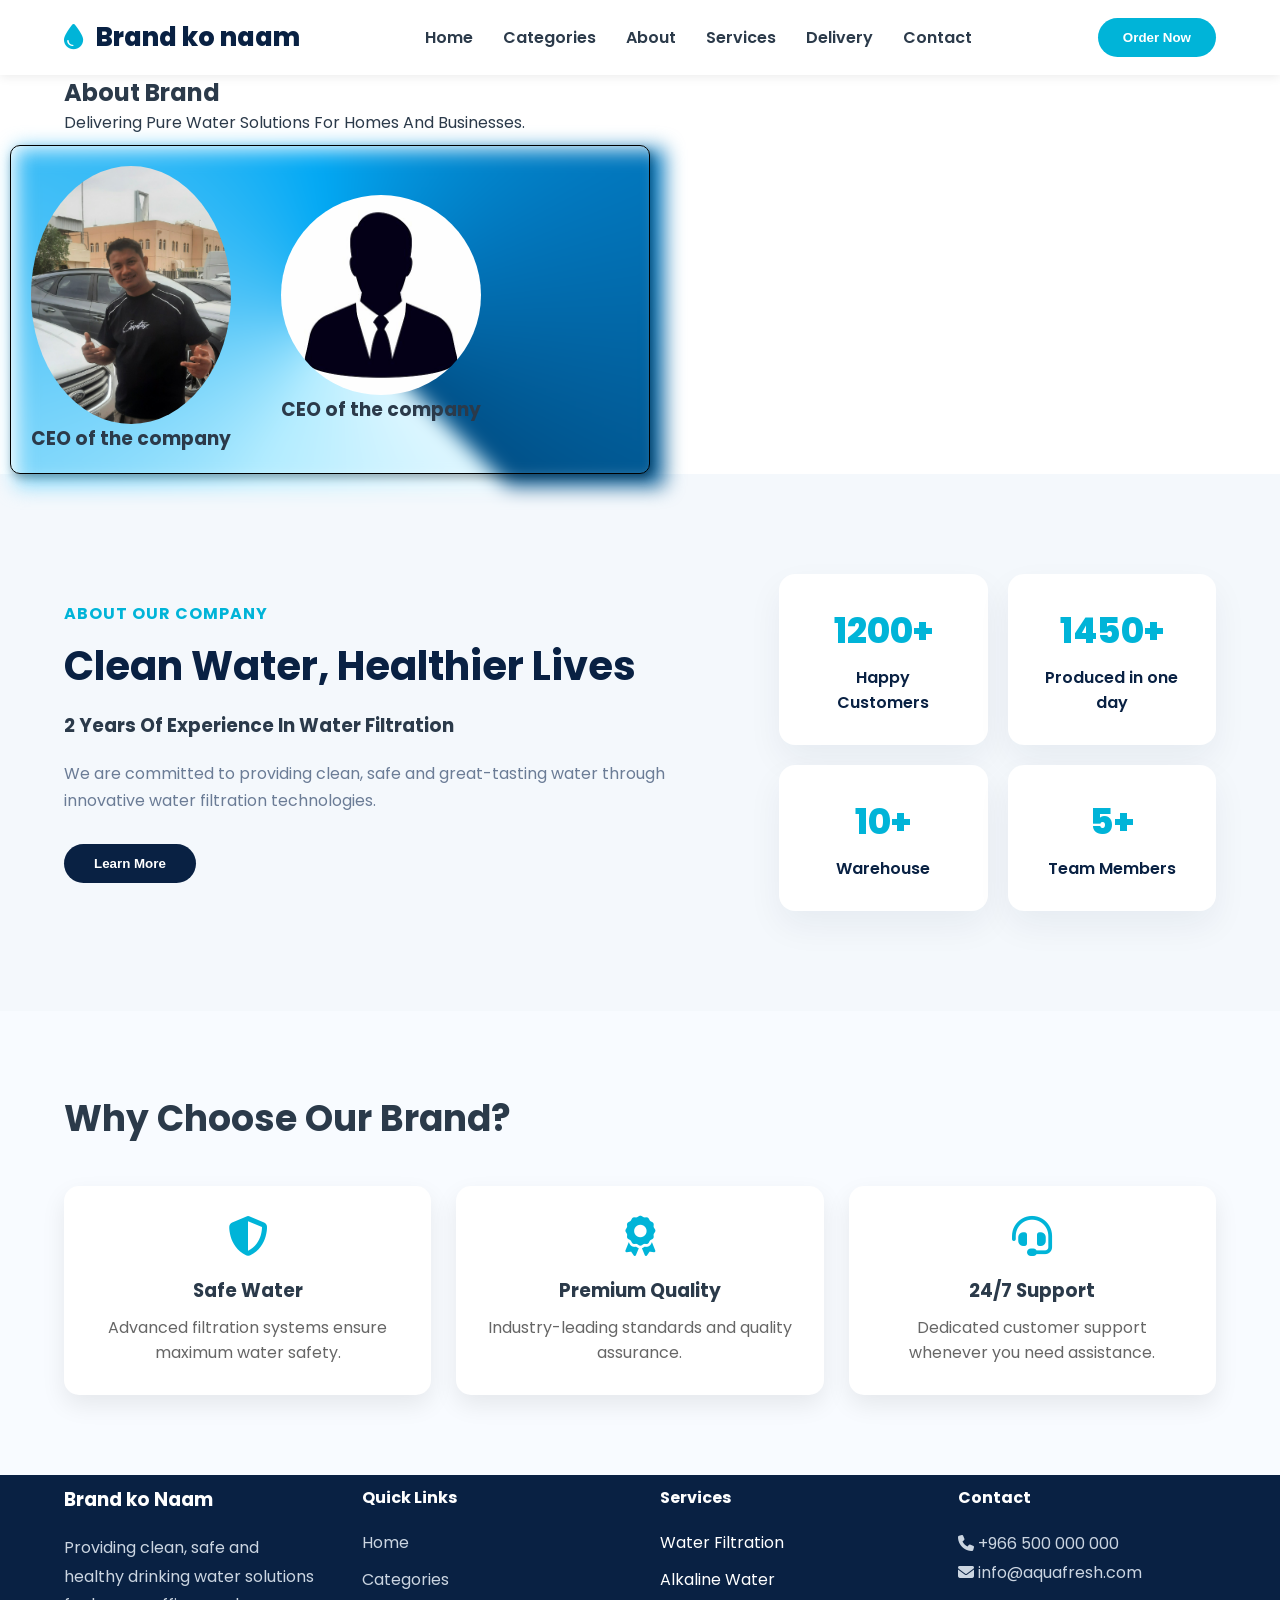
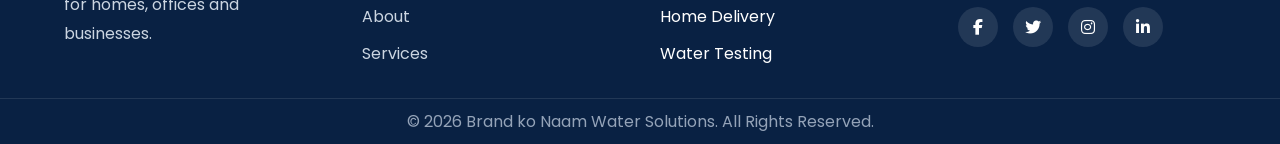
==== watersupply/html/about.html @ fce623cb "Add files via upload" ====
<!DOCTYPE html>
<html lang="en">

<head>

    <meta charset="UTF-8">

    <meta name="viewport"
          content="width=device-width, initial-scale=1.0">

    <title>
        About Us | AquaFresh
    </title>

    <link href="https://fonts.googleapis.com/css2?family=Poppins:wght@300;400;500;600;700;800&display=swap"
          rel="stylesheet">

    <link rel="stylesheet"
          href="https://cdnjs.cloudflare.com/ajax/libs/font-awesome/6.4.0/css/all.min.css">

    <link rel="stylesheet"
          href="../css/main.css">

    <link rel="stylesheet"
          href="../css/about.css">

    <link rel="stylesheet"
          href="../css/responsive.css">

</head>

<body>

    <!-- HEADER -->

    <div id="header"></div>

    <!-- PAGE BANNER -->

    <section class="page-banner">

        <div class="container">

            <h1>
                About Brand
            </h1>

            <p>
                Delivering Pure Water Solutions
                For Homes And Businesses.
            </p>

        </div>

    </section>
    <div class="boss pic">
         <section>
         <div class="owner">
                    <img src="../images/dbdaju.png" alt="">
                    <h3>CEO of the company</h3>
                </div>

    </section>
     <section>
         <div class="owner">
                    <img src="../images/logo.jpg" alt="">
                    <h3>CEO of the company</h3>
                </div>

    </section>

    </div>
   

    <!-- ABOUT SECTION -->

    <section class="about-section">

        <div class="container about-wrapper">

            <div class="about-left">

                <span class="about-tag">

                    About Our Company
                

                </span>
               
                <h2>

                    Clean Water,
                    Healthier Lives

                </h2>

                <h3 class="experience-headline">

                    2 Years Of Experience
                    In Water Filtration

                </h3>

                <p>

                    We are committed to providing
                    clean, safe and great-tasting
                    water through innovative water
                    filtration technologies.

                </p>

                <button class="btn-more-about">

                    Learn More

                </button>

            </div>

            <div class="about-right grid-metrics">

                <div class="metric-box">

                    <div class="metric-num"
                         data-target="1200">

                        1200+

                    </div>

                    <div class="metric-label">

                        Happy Customers

                    </div>

                </div>

                <div class="metric-box">

                    <div class="metric-num"
                         data-target="1450">

                        1450+

                    </div>

                    <div class="metric-label">

                        Produced in one day

                    </div>

                </div>

                <div class="metric-box">

                    <div class="metric-num"
                         data-target="1800">

                        10+

                    </div>

                    <div class="metric-label">

                        Warehouse

                    </div>

                </div>

                <div class="metric-box">

                    <div class="metric-num"
                         data-target="50">

                        5+

                    </div>

                    <div class="metric-label">

                        Team Members

                    </div>

                </div>

            </div>

        </div>

    </section>

    <!-- COMPANY VALUES -->

    <section class="values-section">

        <div class="container">

            <h2 class="section-main-title">

                Why Choose Our Brand?

            </h2>

            <div class="values-grid">

                <div class="value-card">

                    <i class="fas fa-shield-alt"></i>

                    <h3>
                        Safe Water
                    </h3>

                    <p>
                        Advanced filtration systems
                        ensure maximum water safety.
                    </p>

                </div>

                <div class="value-card">

                    <i class="fas fa-award"></i>

                    <h3>
                        Premium Quality
                    </h3>

                    <p>
                        Industry-leading standards
                        and quality assurance.
                    </p>

                </div>

                <div class="value-card">

                    <i class="fas fa-headset"></i>

                    <h3>
                        24/7 Support
                    </h3>

                    <p>
                        Dedicated customer support
                        whenever you need assistance.
                    </p>

                </div>

            </div>

        </div>

    </section>

    <!-- FOOTER -->

    <div id="footer"></div>

    <!-- COUNTER SCRIPT -->

    <script src="../js/counterAnimation.js"></script>

    <!-- LOAD HEADER -->

    <script>

        fetch("header.html")

        .then(response => response.text())

        .then(data => {

            document.getElementById(
                "header"
            ).innerHTML = data;

        });

    </script>

    <!-- LOAD FOOTER -->

    <script>

        fetch("footer.html")

        .then(response => response.text())

        .then(data => {

            document.getElementById(
                "footer"
            ).innerHTML = data;

        });

    </script>

</body>

</html>
---- watersupply/css/main.css ----
:root{
--navy-blue:#092143;
--sky-blue:#e3f2fd;
--cyan-accent:#00b4d8;
--text-dark:#2b3a4a;
--text-muted:#6b7c96;
--bg-light:#f4f8fc;
--white:#ffffff;
--card-shadow:0 15px 35px rgba(9,33,67,.06);
--border-radius-main:16px;
}

*{
margin:0;
padding:0;
box-sizing:border-box;
}

html{
scroll-behavior:smooth;
}

body{
font-family:'Poppins',sans-serif;
color:var(--text-dark);
overflow-x:hidden;
background:#fff;
}

.container{
width:100%;
max-width:1200px;
margin:auto;
padding:0 24px;
}

.text-center{
text-align:center;
}
.hero-lead{
   
    text-align: left;
}

.text-cyan{
color:var(--cyan-accent);
}

.section-main-title{
font-size:2.25rem;
font-weight:700;
margin-bottom:8px;
}

.section-subtitle{
color:var(--text-muted);
max-width:650px;
margin:auto auto 48px;
}
/* =========================
   HEADER
========================= */

.main-header{
    position:sticky;
    top:0;
    z-index:1000;
    background:white;
    box-shadow:0 2px 10px rgba(0,0,0,.08);
}

.header-container{
    display:flex;
    justify-content:space-between;
    align-items:center;
    padding:18px 24px;
}

.logo{
    font-size:1.6rem;
    font-weight:800;
    color:var(--navy-blue);
}

.logo i{
    color:var(--cyan-accent);
    margin-right:8px;
}

.navbar{
    display:flex;
    gap:30px;
}

.navbar a{
    text-decoration:none;
    color:var(--text-dark);
    font-weight:600;
    transition:.3s;
}

.navbar a:hover{
    color:var(--cyan-accent);
}

.header-btn{
    border:none;
    background:var(--cyan-accent);
    color:white;
    padding:12px 25px;
    border-radius:30px;
    cursor:pointer;
    font-weight:600;
}

/* =========================
   FOOTER
========================= */

.footer{
    background:var(--navy-blue);
    color:white;
    padding-top:10px;
}

.footer-grid{
    display:grid;
    grid-template-columns:repeat(4,1fr);
    gap:40px;
}

.footer-column h3,
.footer-column h4{
    margin-bottom:20px;
}

.footer-column p{
    color:#cbd5e1;
    line-height:1.8;
}

.footer-column ul{
    list-style:none;
}

.footer-column ul li{
    margin-bottom:12px;
}

.footer-column a{
    color:#cbd5e1;
    text-decoration:none;
}

.footer-column a:hover{
    color:white;
}

.social-icons{
    display:flex;
    gap:15px;
    margin-top:20px;
}

.social-icons a{
    width:40px;
    height:40px;
    background:rgba(255,255,255,.1);
    border-radius:50%;
    display:flex;
    justify-content:center;
    align-items:center;
    color:white;
}

.footer-bottom{
    margin-top:20px;
    text-align:center;
    border-top:1px solid rgba(255,255,255,.1);
    padding:10px;
    color:#94a3b8;
}
.hero-product-display{
    border:3px solid red;
}

.main-bottle-img{
    width:400px;
    height:auto;
}
---- watersupply/css/about.css ----
.about-section{
    padding:100px 0;
    background:var(--bg-light);
}

.about-wrapper{
    display:grid;
    grid-template-columns:1.2fr .8fr;
    gap:60px;
    align-items:center;
}

.about-tag{
    color:var(--cyan-accent);
    font-weight:700;
    text-transform:uppercase;
    letter-spacing:1px;
}

.about-left h2{
    font-size:2.5rem;
    color:var(--navy-blue);
    margin-top:10px;
}

.experience-headline{
    margin:15px 0 20px;
    color:var(--text-dark);
}

.about-left p{
    color:var(--text-muted);
    margin-bottom:30px;
    line-height:1.7;
}

.btn-more-about{
    border:none;
    background:var(--navy-blue);
    color:white;
    padding:12px 30px;
    border-radius:30px;
    cursor:pointer;
    font-weight:600;
}

.grid-metrics{
    display:grid;
    grid-template-columns:1fr 1fr;
    gap:20px;
}

.metric-box{
    background:white;
    padding:30px;
    text-align:center;
    border-radius:16px;
    box-shadow:0 15px 35px rgba(9,33,67,.06);
}

.metric-num{
    font-size:2.2rem;
    color:var(--cyan-accent);
    font-weight:800;
}

.metric-label{
    color:var(--navy-blue);
    font-weight:600;
    margin-top:8px;
}

.feature-badges-row{
    display:grid;
    grid-template-columns:1fr 1fr;
    gap:20px;
    margin-bottom:30px;
}

.badge-item{
    display:flex;
    gap:15px;
}
.values-section{
    padding:80px 20px;
    background:#f8fbff;
}

.values-grid{
    display:grid;
    grid-template-columns:
    repeat(auto-fit,minmax(250px,1fr));
    gap:25px;
    margin-top:40px;
}

.value-card{
    background:#fff;
    padding:30px;
    border-radius:15px;
    text-align:center;
    box-shadow:0 10px 25px rgba(0,0,0,.08);
}

.value-card i{
    font-size:40px;
    color:#00b4d8;
    margin-bottom:20px;
}

.value-card h3{
    margin-bottom:10px;
}

.value-card p{
    color:#666;
}
.boss {
    border: 1px solid black;
    padding: 20px;
    width: 50%;
    border-radius: 10px 10px;
    margin-left: 10px;
    margin-top: 10px;
    box-shadow: 2px 4px 8px rgba(0, 0, 0, 0.3);
    display: flex;
    gap: 50px;          /* space between images */
    justify-content: left;  /* center horizontally */
    align-items: center;
    flex-wrap: wrap;    /* allows wrapping on small screens */
  position: relative;
  transform: translate(0);
  transform-style: preserve-3d;
  
    
}
.pic:before {
  content:"";
  position: absolute;
  inset: -5px;
  transform: translate3d(10px,8px,-1px);
  background: conic-gradient(from 135deg,
        #e0f7ff,
        #b3ecff,
        #4fc3f7,
        #03a9f4,
        #0277bd,
        #014f86);
  filter: blur(10px);
}
.owner img {
    width: 200px;       /* adjust size as needed */
    height: auto;
    display: block;
}
img {
    width: 200px;
    height: 280px;   /* make height bigger than width for oval */
    object-fit: cover;
    border-radius: 50%;
}

.badge-icon{
    width:50px;
    height:50px;
    min-width:50px;
    border-radius:50%;
    background:white;
    color:var(--cyan-accent);
    display:flex;
    justify-content:center;
    align-items:center;
    box-shadow:0 4px 10px rgba(0,0,0,.05);
    font-size:1.4rem;
}
---- watersupply/css/responsive.css ----
@media(max-width:1024px){

.hero-product-display{
display:none;
}

.categories-grid{
grid-template-columns:repeat(2,1fr);
}

.products-showcase-grid{
grid-template-columns:repeat(2,1fr);
}

.about-wrapper{
grid-template-columns:1fr;
}

.delivery-grid-layout{
grid-template-columns:1fr;
}

.composition-container{
grid-template-columns:1fr;
}

.text-left,
.text-right{
text-align:center;
}

.justify-start,
.justify-end{
justify-content:center;
}

}

@media(max-width:768px){

.hero-title{
font-size:2.5rem;
}

.cta-flex-layout{
flex-direction:column;
gap:20px;
text-align:center;
}

.form-action-buttons-flex{
flex-direction:column;
}

}

@media(max-width:640px){

.categories-grid{
grid-template-columns:1fr;
}

.products-showcase-grid{
grid-template-columns:1fr;
}

.grid-metrics{
grid-template-columns:1fr;
}

.feature-badges-row{
grid-template-columns:1fr;
}

.hero-title{
font-size:2rem;
}

.flex-bar{
flex-direction:column;
border-radius:12px;
}

.flex-bar input{
width:100%;
}

.btn-action-verify{
padding:15px;
width:100%;
}

.checker-card-block{
padding:25px;
}

.scheduler-interactive-card{
padding:25px;
}

.section-main-title{
font-size:1.8rem;
}

}

@media(max-width:768px){

    .header-container{
        flex-direction:column;
        gap:20px;
    }

    .navbar{
        flex-wrap:wrap;
        justify-content:center;
        gap:15px;
    }

    .footer-grid{
        grid-template-columns:1fr;
        text-align:center;
    }

    .social-icons{
        justify-content:center;
    }
}
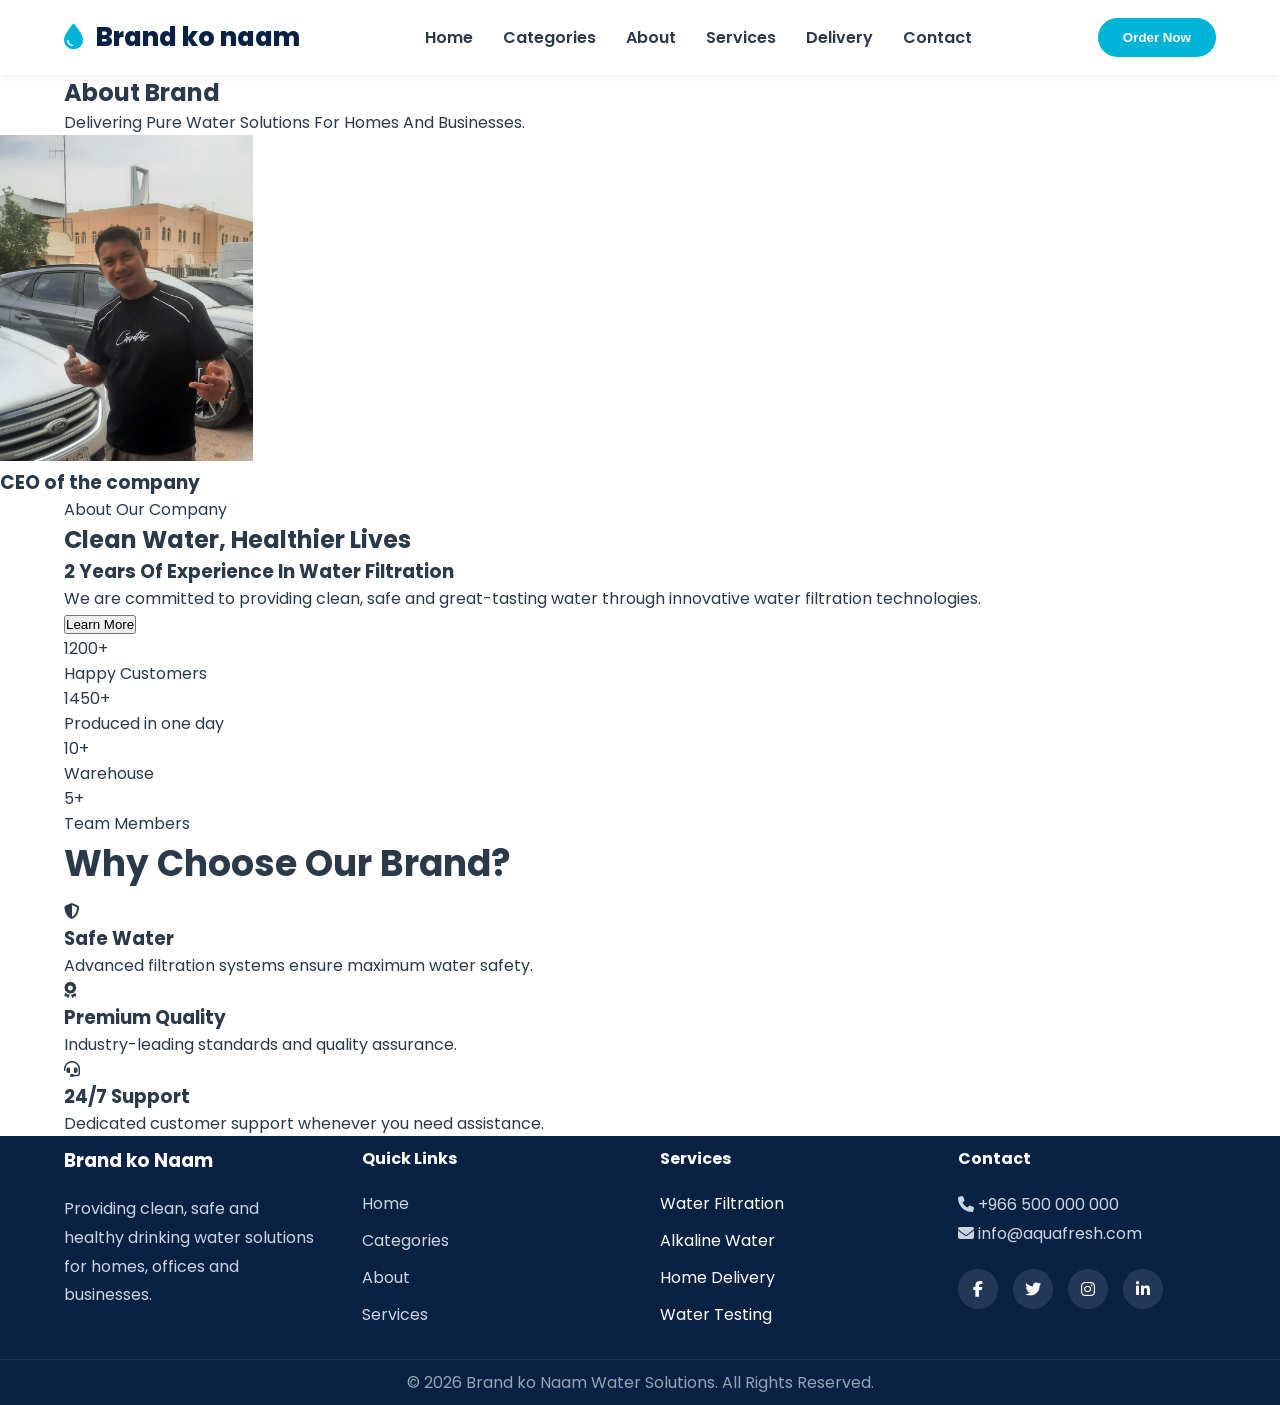
==== commit 2051abaa: "Update about.html" ====
--- a/watersupply/html/about.html
+++ b/watersupply/html/about.html
@@ -61,13 +61,6 @@
                 </div>
 
     </section>
-     <section>
-         <div class="owner">
-                    <img src="../images/logo.jpg" alt="">
-                    <h3>CEO of the company</h3>
-                </div>
-
-    </section>
 
     </div>
    
@@ -305,4 +298,4 @@
 
 </body>
 
-</html>+</html>
--- a/watersupply/css/about.css
+++ b/watersupply/css/about.css
@@ -1,175 +1,301 @@
-.about-section{
-    padding:100px 0;
-    background:var(--bg-light);
-}
-
-.about-wrapper{
-    display:grid;
-    grid-template-columns:1.2fr .8fr;
-    gap:60px;
-    align-items:center;
-}
-
-.about-tag{
-    color:var(--cyan-accent);
-    font-weight:700;
-    text-transform:uppercase;
-    letter-spacing:1px;
-}
-
-.about-left h2{
-    font-size:2.5rem;
-    color:var(--navy-blue);
-    margin-top:10px;
-}
-
-.experience-headline{
-    margin:15px 0 20px;
-    color:var(--text-dark);
-}
-
-.about-left p{
-    color:var(--text-muted);
-    margin-bottom:30px;
-    line-height:1.7;
-}
-
-.btn-more-about{
-    border:none;
-    background:var(--navy-blue);
-    color:white;
-    padding:12px 30px;
-    border-radius:30px;
-    cursor:pointer;
-    font-weight:600;
-}
-
-.grid-metrics{
-    display:grid;
-    grid-template-columns:1fr 1fr;
-    gap:20px;
-}
-
-.metric-box{
-    background:white;
-    padding:30px;
-    text-align:center;
-    border-radius:16px;
-    box-shadow:0 15px 35px rgba(9,33,67,.06);
-}
-
-.metric-num{
-    font-size:2.2rem;
-    color:var(--cyan-accent);
-    font-weight:800;
-}
-
-.metric-label{
-    color:var(--navy-blue);
-    font-weight:600;
-    margin-top:8px;
-}
-
-.feature-badges-row{
-    display:grid;
-    grid-template-columns:1fr 1fr;
-    gap:20px;
-    margin-bottom:30px;
-}
-
-.badge-item{
-    display:flex;
-    gap:15px;
-}
-.values-section{
-    padding:80px 20px;
-    background:#f8fbff;
-}
-
-.values-grid{
-    display:grid;
-    grid-template-columns:
-    repeat(auto-fit,minmax(250px,1fr));
-    gap:25px;
-    margin-top:40px;
-}
-
-.value-card{
-    background:#fff;
-    padding:30px;
-    border-radius:15px;
-    text-align:center;
-    box-shadow:0 10px 25px rgba(0,0,0,.08);
-}
-
-.value-card i{
-    font-size:40px;
-    color:#00b4d8;
-    margin-bottom:20px;
-}
-
-.value-card h3{
-    margin-bottom:10px;
-}
-
-.value-card p{
-    color:#666;
-}
-.boss {
-    border: 1px solid black;
-    padding: 20px;
-    width: 50%;
-    border-radius: 10px 10px;
-    margin-left: 10px;
-    margin-top: 10px;
-    box-shadow: 2px 4px 8px rgba(0, 0, 0, 0.3);
-    display: flex;
-    gap: 50px;          /* space between images */
-    justify-content: left;  /* center horizontally */
-    align-items: center;
-    flex-wrap: wrap;    /* allows wrapping on small screens */
-  position: relative;
-  transform: translate(0);
-  transform-style: preserve-3d;
-  
-    
-}
-.pic:before {
-  content:"";
-  position: absolute;
-  inset: -5px;
-  transform: translate3d(10px,8px,-1px);
-  background: conic-gradient(from 135deg,
-        #e0f7ff,
-        #b3ecff,
-        #4fc3f7,
-        #03a9f4,
-        #0277bd,
-        #014f86);
-  filter: blur(10px);
-}
-.owner img {
-    width: 200px;       /* adjust size as needed */
-    height: auto;
-    display: block;
-}
-img {
-    width: 200px;
-    height: 280px;   /* make height bigger than width for oval */
-    object-fit: cover;
-    border-radius: 50%;
-}
-
-.badge-icon{
-    width:50px;
-    height:50px;
-    min-width:50px;
-    border-radius:50%;
-    background:white;
-    color:var(--cyan-accent);
-    display:flex;
-    justify-content:center;
-    align-items:center;
-    box-shadow:0 4px 10px rgba(0,0,0,.05);
-    font-size:1.4rem;
-}+<!DOCTYPE html>
+<html lang="en">
+
+<head>
+
+    <meta charset="UTF-8">
+
+    <meta name="viewport"
+          content="width=device-width, initial-scale=1.0">
+
+    <title>
+        About Us | AquaFresh
+    </title>
+
+    <link href="https://fonts.googleapis.com/css2?family=Poppins:wght@300;400;500;600;700;800&display=swap"
+          rel="stylesheet">
+
+    <link rel="stylesheet"
+          href="https://cdnjs.cloudflare.com/ajax/libs/font-awesome/6.4.0/css/all.min.css">
+
+    <link rel="stylesheet"
+          href="../css/main.css">
+
+    <link rel="stylesheet"
+          href="../css/about.css">
+
+    <link rel="stylesheet"
+          href="../css/responsive.css">
+
+</head>
+
+<body>
+
+    <!-- HEADER -->
+
+    <div id="header"></div>
+
+    <!-- PAGE BANNER -->
+
+    <section class="page-banner">
+
+        <div class="container">
+
+            <h1>
+                About Brand
+            </h1>
+
+            <p>
+                Delivering Pure Water Solutions
+                For Homes And Businesses.
+            </p>
+
+        </div>
+
+    </section>
+    <div class="boss">
+         <section>
+         <div class="owner1">
+                    <img src="../images/dbdaju.png" alt="">
+                    <h3>CEO of the company</h3>
+                </div>
+
+    </section>
+
+    </div>
+   
+
+    <!-- ABOUT SECTION -->
+
+    <section class="about-section">
+
+        <div class="container about-wrapper">
+
+            <div class="about-left">
+
+                <span class="about-tag">
+
+                    About Our Company
+                
+
+                </span>
+               
+                <h2>
+
+                    Clean Water,
+                    Healthier Lives
+
+                </h2>
+
+                <h3 class="experience-headline">
+
+                    2 Years Of Experience
+                    In Water Filtration
+
+                </h3>
+
+                <p>
+
+                    We are committed to providing
+                    clean, safe and great-tasting
+                    water through innovative water
+                    filtration technologies.
+
+                </p>
+
+                <button class="btn-more-about">
+
+                    Learn More
+
+                </button>
+
+            </div>
+
+            <div class="about-right grid-metrics">
+
+                <div class="metric-box">
+
+                    <div class="metric-num"
+                         data-target="1200">
+
+                        1200+
+
+                    </div>
+
+                    <div class="metric-label">
+
+                        Happy Customers
+
+                    </div>
+
+                </div>
+
+                <div class="metric-box">
+
+                    <div class="metric-num"
+                         data-target="1450">
+
+                        1450+
+
+                    </div>
+
+                    <div class="metric-label">
+
+                        Produced in one day
+
+                    </div>
+
+                </div>
+
+                <div class="metric-box">
+
+                    <div class="metric-num"
+                         data-target="1800">
+
+                        10+
+
+                    </div>
+
+                    <div class="metric-label">
+
+                        Warehouse
+
+                    </div>
+
+                </div>
+
+                <div class="metric-box">
+
+                    <div class="metric-num"
+                         data-target="50">
+
+                        5+
+
+                    </div>
+
+                    <div class="metric-label">
+
+                        Team Members
+
+                    </div>
+
+                </div>
+
+            </div>
+
+        </div>
+
+    </section>
+
+    <!-- COMPANY VALUES -->
+
+    <section class="values-section">
+
+        <div class="container">
+
+            <h2 class="section-main-title">
+
+                Why Choose Our Brand?
+
+            </h2>
+
+            <div class="values-grid">
+
+                <div class="value-card">
+
+                    <i class="fas fa-shield-alt"></i>
+
+                    <h3>
+                        Safe Water
+                    </h3>
+
+                    <p>
+                        Advanced filtration systems
+                        ensure maximum water safety.
+                    </p>
+
+                </div>
+
+                <div class="value-card">
+
+                    <i class="fas fa-award"></i>
+
+                    <h3>
+                        Premium Quality
+                    </h3>
+
+                    <p>
+                        Industry-leading standards
+                        and quality assurance.
+                    </p>
+
+                </div>
+
+                <div class="value-card">
+
+                    <i class="fas fa-headset"></i>
+
+                    <h3>
+                        24/7 Support
+                    </h3>
+
+                    <p>
+                        Dedicated customer support
+                        whenever you need assistance.
+                    </p>
+
+                </div>
+
+            </div>
+
+        </div>
+
+    </section>
+
+    <!-- FOOTER -->
+
+    <div id="footer"></div>
+
+    <!-- COUNTER SCRIPT -->
+
+    <script src="../js/counterAnimation.js"></script>
+
+    <!-- LOAD HEADER -->
+
+    <script>
+
+        fetch("header.html")
+
+        .then(response => response.text())
+
+        .then(data => {
+
+            document.getElementById(
+                "header"
+            ).innerHTML = data;
+
+        });
+
+    </script>
+
+    <!-- LOAD FOOTER -->
+
+    <script>
+
+        fetch("footer.html")
+
+        .then(response => response.text())
+
+        .then(data => {
+
+            document.getElementById(
+                "footer"
+            ).innerHTML = data;
+
+        });
+
+    </script>
+
+</body>
+
+</html>
